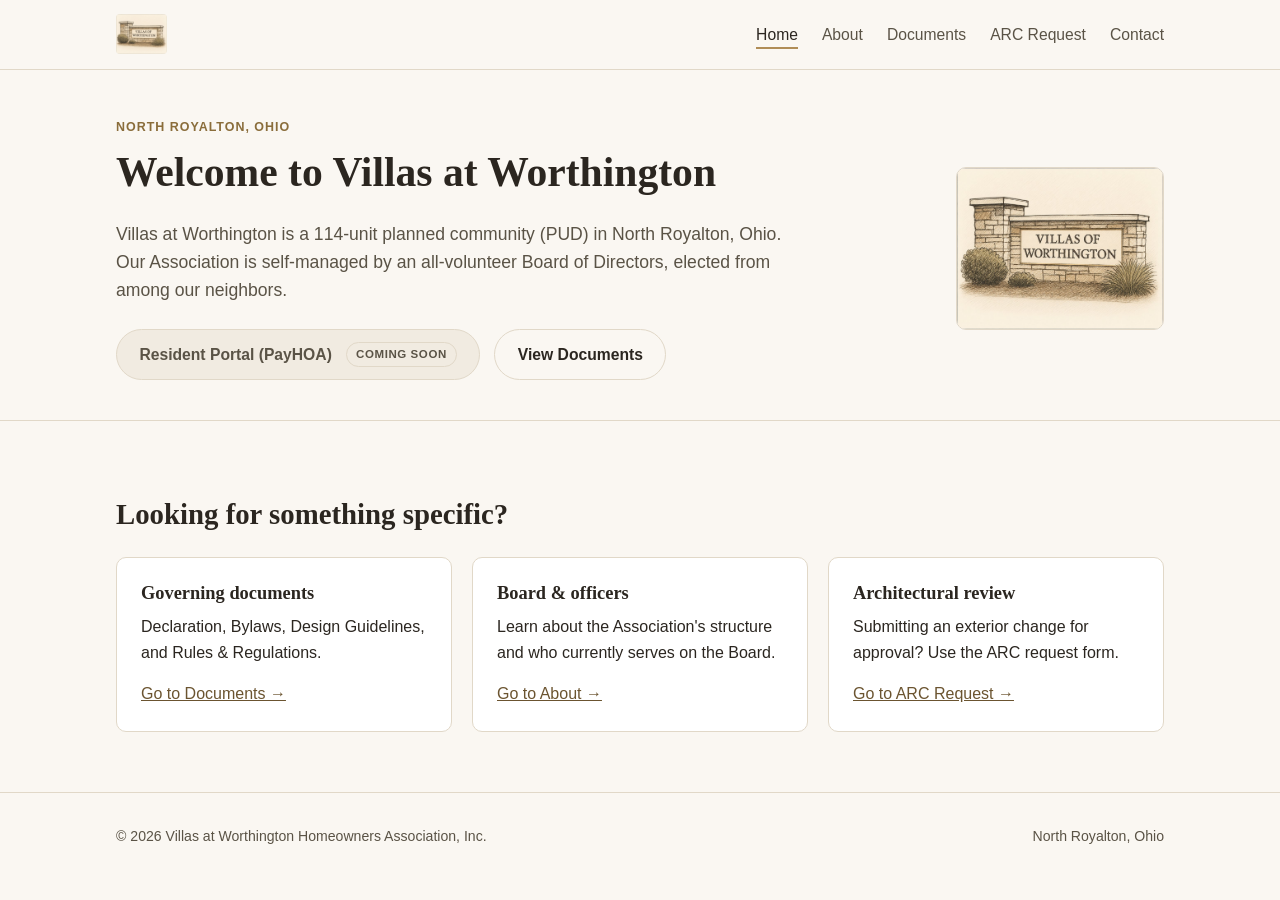
==== index.html @ b2dcfd05 "Polish pass: trim Home page, simplify ARC form, add community maps - Remove the Home page's Neighbor" ====
<!DOCTYPE html>
<html lang="en">
<head>
<meta charset="UTF-8">
<meta name="viewport" content="width=device-width, initial-scale=1">
<title>Villas at Worthington HOA</title>
<meta name="description" content="Official website of the Villas at Worthington Homeowners Association — North Royalton, Ohio.">
<link rel="icon" type="image/png" href="assets/img/favicon.png">
<link rel="stylesheet" href="assets/css/style.css">
</head>
<body>

<header class="site-header">
  <div class="container">
    <a class="site-title" href="index.html">
      <img class="site-logo" src="assets/img/logo-header.jpg" alt="Villas at Worthington">
    </a>
    <button class="nav-toggle" aria-label="Toggle navigation menu" aria-expanded="false">&#9776;</button>
    <nav class="site-nav" aria-label="Primary">
      <ul>
        <li><a href="index.html" aria-current="page">Home</a></li>
        <li><a href="about.html">About</a></li>
        <li><a href="documents.html">Documents</a></li>
        <li><a href="arc-request.html">ARC Request</a></li>
        <li><a href="contact.html">Contact</a></li>
      </ul>
    </nav>
  </div>
</header>

<main>
  <section class="hero">
    <div class="container">
      <div class="hero-copy">
        <div class="eyebrow">North Royalton, Ohio</div>
        <h1>Welcome to Villas at Worthington</h1>
        <p class="lede">
          Villas at Worthington is a 114-unit planned community (PUD) in North
          Royalton, Ohio. Our Association is self-managed by an all-volunteer
          Board of Directors, elected from among our neighbors.
        </p>
        <div class="hero-actions">
          <!-- TODO: replace href="#" with the community's real PayHOA resident
               portal URL once it's confirmed, then remove the "Coming soon"
               badge and btn-disabled class below. -->
          <a class="btn btn-primary btn-disabled" href="#" aria-disabled="true">
            Resident Portal (PayHOA)<span class="badge-pending">Coming soon</span>
          </a>
          <a class="btn btn-secondary" href="documents.html">View Documents</a>
        </div>
      </div>
      <div class="hero-image">
        <img src="assets/img/logo-hero.jpg" alt="Villas at Worthington community sign concept">
      </div>
    </div>
  </section>

  <section class="section">
    <div class="container">
      <h2>Looking for something specific?</h2>
      <div class="card-grid">
        <div class="card">
          <h3>Governing documents</h3>
          <p>Declaration, Bylaws, Design Guidelines, and Rules &amp; Regulations.</p>
          <a href="documents.html">Go to Documents &rarr;</a>
        </div>
        <div class="card">
          <h3>Board &amp; officers</h3>
          <p>Learn about the Association's structure and who currently serves on the Board.</p>
          <a href="about.html">Go to About &rarr;</a>
        </div>
        <div class="card">
          <h3>Architectural review</h3>
          <p>Submitting an exterior change for approval? Use the ARC request form.</p>
          <a href="arc-request.html">Go to ARC Request &rarr;</a>
        </div>
      </div>
    </div>
  </section>
</main>

<footer class="site-footer">
  <div class="container">
    <span>&copy; <span id="year"></span> Villas at Worthington Homeowners Association, Inc.</span>
    <span>North Royalton, Ohio</span>
  </div>
</footer>

<script src="assets/js/nav.js"></script>
<script>document.getElementById("year").textContent = new Date().getFullYear();</script>
</body>
</html>
---- assets/css/style.css ----
/* ==========================================================================
   Villas at Worthington HOA — site styles
   Plain CSS, no framework, no build step.
   ========================================================================== */

:root {
  --ink: #2b2620;
  --ink-soft: #5a5346;
  --paper: #faf7f2;
  --paper-alt: #f1ebe1;
  --line: #e1d8c8;
  --accent: #8a6d3b;
  --accent-dark: #6b5430;
  --accent-line: #b08d57;
  --max-width: 68rem;
  --radius: 10px;
}

* {
  box-sizing: border-box;
}

html {
  -webkit-text-size-adjust: 100%;
}

body {
  margin: 0;
  background: var(--paper);
  color: var(--ink);
  font-family: -apple-system, BlinkMacSystemFont, "Segoe UI", Helvetica, Arial, sans-serif;
  line-height: 1.6;
}

h1, h2, h3 {
  font-family: Georgia, "Times New Roman", serif;
  color: var(--ink);
  line-height: 1.25;
  margin: 0 0 0.5em;
}

h1 { font-size: clamp(1.9rem, 4vw, 2.6rem); }
h2 { font-size: clamp(1.4rem, 3vw, 1.8rem); margin-top: 2rem; }
h3 { font-size: 1.15rem; margin-top: 1.5rem; }

p { margin: 0 0 1rem; }

a {
  color: var(--accent-dark);
}

a:hover,
a:focus {
  color: var(--accent);
}

img {
  max-width: 100%;
  display: block;
}

.container {
  max-width: var(--max-width);
  margin: 0 auto;
  padding: 0 1.25rem;
}

/* ---- Header / nav ------------------------------------------------------ */

.site-header {
  background: var(--paper);
  border-bottom: 1px solid var(--line);
  position: sticky;
  top: 0;
  z-index: 10;
}

.site-header .container {
  display: flex;
  align-items: center;
  justify-content: space-between;
  padding-top: 0.9rem;
  padding-bottom: 0.9rem;
  gap: 1rem;
}

.site-title {
  display: flex;
  align-items: center;
  gap: 0.6rem;
  font-family: Georgia, "Times New Roman", serif;
  font-weight: 700;
  font-size: 1.05rem;
  color: var(--ink);
  text-decoration: none;
  white-space: nowrap;
}

.site-title:hover {
  color: var(--ink);
}

.site-logo {
  height: 40px;
  width: auto;
  border-radius: 4px;
}

.nav-toggle {
  display: none;
  background: none;
  border: 1px solid var(--line);
  border-radius: 6px;
  padding: 0.4rem 0.6rem;
  font-size: 1.1rem;
  line-height: 1;
  cursor: pointer;
  color: var(--ink);
}

.site-nav ul {
  list-style: none;
  display: flex;
  gap: 1.5rem;
  margin: 0;
  padding: 0;
}

.site-nav a {
  text-decoration: none;
  color: var(--ink-soft);
  font-size: 0.98rem;
  padding: 0.25rem 0;
  border-bottom: 2px solid transparent;
}

.site-nav a:hover,
.site-nav a[aria-current="page"] {
  color: var(--ink);
  border-bottom-color: var(--accent-line);
}

@media (max-width: 640px) {
  .nav-toggle {
    display: inline-block;
  }

  .site-nav {
    display: none;
    width: 100%;
  }

  .site-nav.is-open {
    display: block;
  }

  .site-header .container {
    flex-wrap: wrap;
  }

  .site-nav ul {
    flex-direction: column;
    gap: 0;
    border-top: 1px solid var(--line);
    padding-top: 0.5rem;
  }

  .site-nav a {
    display: block;
    padding: 0.6rem 0.1rem;
  }
}

/* ---- Hero / page header -------------------------------------------------- */

.page-header {
  padding: 2.75rem 0 2rem;
}

.hero {
  padding: 3rem 0 2.5rem;
  border-bottom: 1px solid var(--line);
}

.hero .container {
  display: flex;
  align-items: center;
  gap: 2.5rem;
}

.hero-copy {
  flex: 1 1 28rem;
  min-width: 0;
}

.hero-image {
  flex: 0 0 13rem;
  max-width: 13rem;
}

.hero-image img {
  border-radius: var(--radius);
  border: 1px solid var(--line);
}

@media (max-width: 800px) {
  .hero .container {
    flex-direction: column-reverse;
    align-items: center;
  }

  .hero-image {
    max-width: 9.5rem;
  }
}

.hero .eyebrow {
  text-transform: uppercase;
  letter-spacing: 0.08em;
  font-size: 0.78rem;
  color: var(--accent);
  font-weight: 600;
  margin-bottom: 0.6rem;
}

.hero p.lede {
  font-size: 1.1rem;
  color: var(--ink-soft);
  max-width: 42rem;
}

.hero-actions {
  display: flex;
  flex-wrap: wrap;
  gap: 0.9rem;
  margin-top: 1.5rem;
}

/* ---- Buttons ------------------------------------------------------------ */

.btn {
  display: inline-flex;
  align-items: center;
  gap: 0.4rem;
  padding: 0.75rem 1.4rem;
  border-radius: 999px;
  text-decoration: none;
  font-size: 0.98rem;
  font-weight: 600;
  border: 1px solid transparent;
  cursor: pointer;
}

.btn-primary {
  background: var(--accent-dark);
  color: #fff;
}

.btn-primary:hover,
.btn-primary:focus {
  background: var(--accent);
  color: #fff;
}

.btn-secondary {
  background: transparent;
  color: var(--ink);
  border-color: var(--line);
}

.btn-secondary:hover,
.btn-secondary:focus {
  border-color: var(--accent-line);
  color: var(--ink);
}

.btn-disabled {
  background: var(--paper-alt);
  color: var(--ink-soft);
  border-color: var(--line);
  cursor: not-allowed;
  pointer-events: none;
}

.badge-pending {
  display: inline-block;
  font-size: 0.72rem;
  text-transform: uppercase;
  letter-spacing: 0.05em;
  background: var(--paper-alt);
  color: var(--ink-soft);
  border: 1px solid var(--line);
  border-radius: 999px;
  padding: 0.15rem 0.55rem;
  margin-left: 0.5rem;
  vertical-align: middle;
}

/* ---- Sections / cards ---------------------------------------------------- */

.section {
  padding: 2.75rem 0;
}

.section + .section {
  border-top: 1px solid var(--line);
}

.card-grid {
  display: grid;
  gap: 1.25rem;
  grid-template-columns: repeat(auto-fit, minmax(15rem, 1fr));
  margin-top: 1.5rem;
}

.card {
  background: #fff;
  border: 1px solid var(--line);
  border-radius: var(--radius);
  padding: 1.5rem;
}

.card h3 {
  margin-top: 0;
}

/* ---- Officers table ------------------------------------------------------ */

.officers {
  display: grid;
  gap: 1rem;
  grid-template-columns: repeat(auto-fit, minmax(14rem, 1fr));
  margin-top: 1.25rem;
}

.officer-card {
  border: 1px solid var(--line);
  border-radius: var(--radius);
  padding: 1.1rem 1.25rem;
  background: #fff;
}

.officer-role {
  text-transform: uppercase;
  letter-spacing: 0.05em;
  font-size: 0.75rem;
  color: var(--accent);
  font-weight: 700;
  margin-bottom: 0.25rem;
}

.officer-name {
  font-size: 1.05rem;
  font-weight: 600;
}

/* ---- Documents list -------------------------------------------------- */

.doc-list {
  list-style: none;
  margin: 1.5rem 0 0;
  padding: 0;
  border-top: 1px solid var(--line);
}

.doc-item {
  display: flex;
  flex-wrap: wrap;
  align-items: baseline;
  justify-content: space-between;
  gap: 0.5rem 1.5rem;
  padding: 1.15rem 0;
  border-bottom: 1px solid var(--line);
}

.doc-info h3 {
  margin: 0 0 0.2rem;
  font-family: -apple-system, BlinkMacSystemFont, "Segoe UI", Helvetica, Arial, sans-serif;
  font-size: 1.05rem;
  font-weight: 600;
}

.doc-info .doc-note {
  color: var(--ink-soft);
  font-size: 0.88rem;
}

.doc-status-note {
  color: var(--ink-soft);
  font-size: 0.88rem;
  font-style: italic;
}

.doc-list-loading,
.doc-list-error {
  color: var(--ink-soft);
  padding: 1.25rem 0;
}

/* ---- Contact -------------------------------------------------------------- */

.contact-block {
  border: 1px solid var(--line);
  border-radius: var(--radius);
  background: #fff;
  padding: 1.5rem 1.75rem;
  margin-top: 1.25rem;
}

.contact-block + .contact-block {
  margin-top: 1.25rem;
}

.contact-label {
  text-transform: uppercase;
  letter-spacing: 0.05em;
  font-size: 0.75rem;
  color: var(--accent);
  font-weight: 700;
  margin-bottom: 0.35rem;
}

/* ---- Footer ---------------------------------------------------------------- */

.site-footer {
  border-top: 1px solid var(--line);
  padding: 2rem 0;
  margin-top: 1rem;
  color: var(--ink-soft);
  font-size: 0.88rem;
}

.site-footer a {
  color: var(--ink-soft);
}

.site-footer .container {
  display: flex;
  flex-wrap: wrap;
  justify-content: space-between;
  gap: 0.5rem 1.5rem;
}

/* ---- Notice box ------------------------------------------------------- */

.notice-box {
  border: 1px solid var(--line);
  border-left: 4px solid var(--accent-line);
  border-radius: var(--radius);
  background: #fff;
  padding: 1.25rem 1.5rem;
  margin-top: 1.5rem;
  color: var(--ink-soft);
  font-size: 0.95rem;
}

.notice-box p:last-child {
  margin-bottom: 0;
}

/* ---- Forms -------------------------------------------------------------- */

.arc-form {
  margin-top: 2rem;
}

.arc-form fieldset {
  border: 1px solid var(--line);
  border-radius: var(--radius);
  background: #fff;
  padding: 1.5rem 1.75rem 1.75rem;
  margin: 0 0 1.5rem;
}

.arc-form legend {
  font-family: Georgia, "Times New Roman", serif;
  font-size: 1.1rem;
  font-weight: 700;
  color: var(--ink);
  padding: 0 0.4rem;
}

.arc-form .field {
  display: block;
  margin-bottom: 1.1rem;
}

.arc-form .field:last-child {
  margin-bottom: 0;
}

.arc-form label {
  display: block;
}

.arc-form .field-label {
  display: block;
  font-size: 0.88rem;
  font-weight: 600;
  color: var(--ink);
  margin-bottom: 0.35rem;
}

.arc-form .required-mark {
  color: var(--accent);
}

.arc-form .help-text {
  font-size: 0.85rem;
  color: var(--ink-soft);
  margin: 0.25rem 0 0;
}

.arc-form input[type="text"],
.arc-form input[type="tel"],
.arc-form input[type="email"],
.arc-form input[type="date"],
.arc-form select,
.arc-form textarea {
  width: 100%;
  font: inherit;
  font-size: 0.95rem;
  color: var(--ink);
  background: var(--paper);
  border: 1px solid var(--line);
  border-radius: 6px;
  padding: 0.6rem 0.75rem;
}

.arc-form input:focus,
.arc-form select:focus,
.arc-form textarea:focus {
  outline: 2px solid var(--accent-line);
  outline-offset: 1px;
}

.arc-form textarea {
  min-height: 13rem;
  resize: vertical;
}

.arc-form .form-row {
  display: grid;
  gap: 1.1rem;
}

@media (min-width: 560px) {
  .arc-form .form-row.two-col {
    grid-template-columns: 1fr 1fr;
  }
}

.arc-form .checkbox-grid {
  display: grid;
  gap: 0.6rem 1.25rem;
  grid-template-columns: repeat(auto-fit, minmax(13rem, 1fr));
}

.arc-form .checkbox-item {
  display: flex;
  align-items: flex-start;
  gap: 0.55rem;
  font-size: 0.94rem;
}

.arc-form .checkbox-item input[type="checkbox"] {
  margin-top: 0.2rem;
  flex-shrink: 0;
}

.arc-form .checkbox-item.certification {
  font-size: 0.92rem;
  color: var(--ink-soft);
  align-items: flex-start;
  line-height: 1.5;
}

.arc-form .other-request {
  margin-top: 1.1rem;
}

.arc-form .other-request input[type="text"] {
  margin-top: 0.5rem;
}

.arc-form .form-actions {
  text-align: left;
}

.arc-form .form-actions .help-text {
  margin-top: 0.75rem;
  max-width: 34rem;
}

.form-status {
  margin-top: 1rem;
  font-size: 0.9rem;
  color: var(--accent-dark);
}

.form-status[hidden] {
  display: none;
}
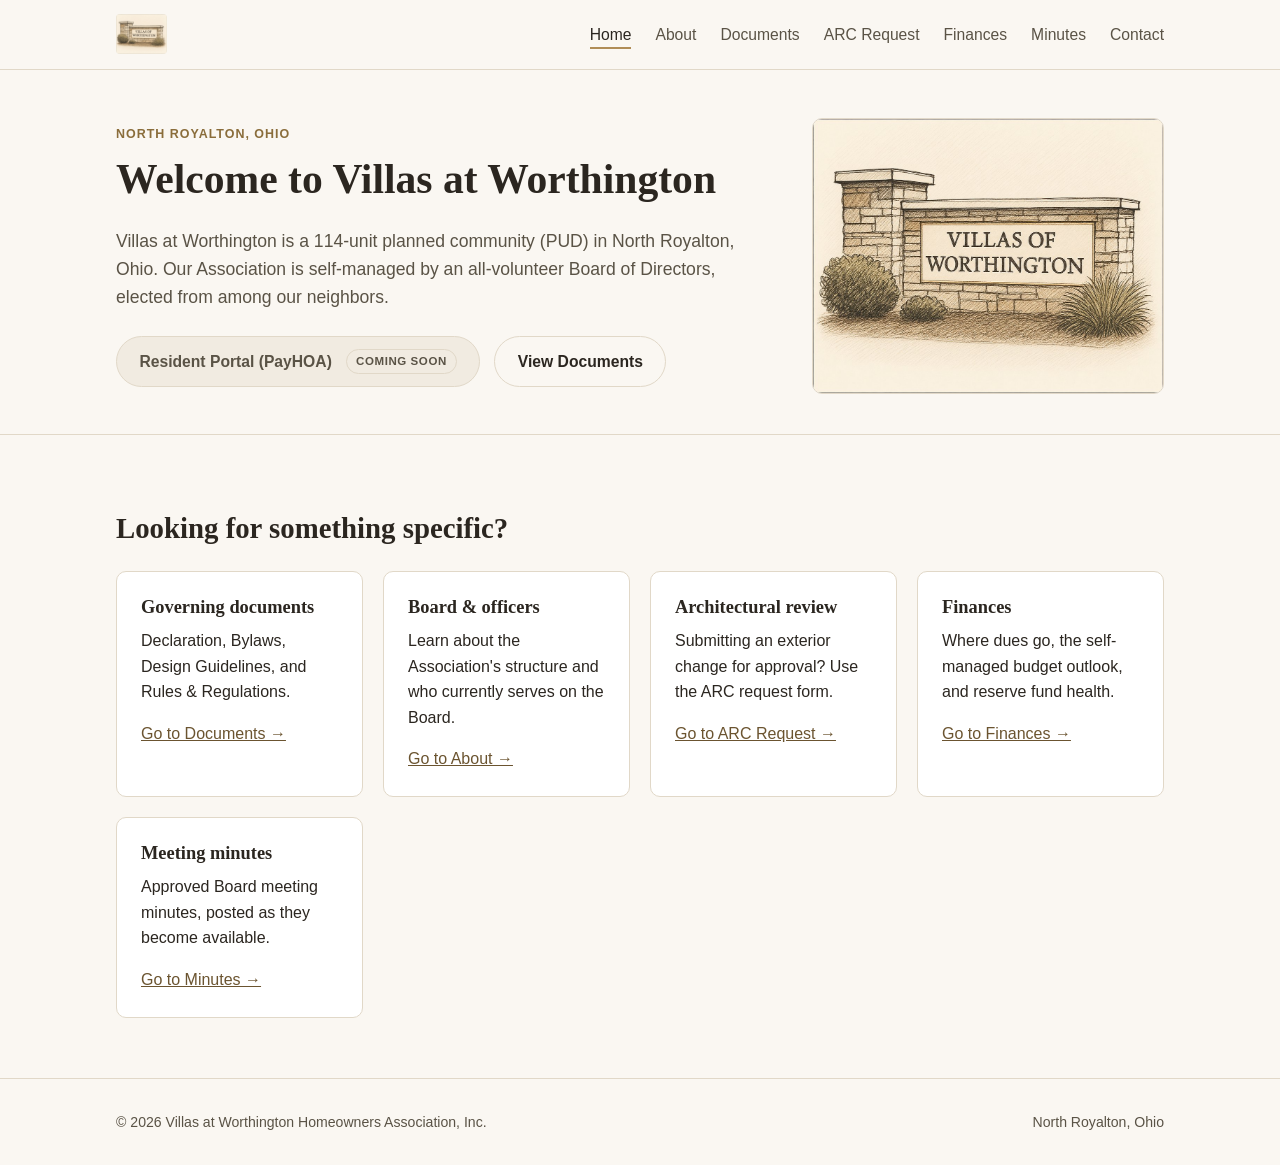
==== commit ab7a607f: "Add Finances and Meeting Minutes pages; fix two mobile layout bugs Layout fixes: - Hero sign image: " ====
--- a/index.html
+++ b/index.html
@@ -22,6 +22,8 @@
         <li><a href="about.html">About</a></li>
         <li><a href="documents.html">Documents</a></li>
         <li><a href="arc-request.html">ARC Request</a></li>
+        <li><a href="finances.html">Finances</a></li>
+        <li><a href="minutes.html">Minutes</a></li>
         <li><a href="contact.html">Contact</a></li>
       </ul>
     </nav>
@@ -74,6 +76,16 @@
           <p>Submitting an exterior change for approval? Use the ARC request form.</p>
           <a href="arc-request.html">Go to ARC Request &rarr;</a>
         </div>
+        <div class="card">
+          <h3>Finances</h3>
+          <p>Where dues go, the self-managed budget outlook, and reserve fund health.</p>
+          <a href="finances.html">Go to Finances &rarr;</a>
+        </div>
+        <div class="card">
+          <h3>Meeting minutes</h3>
+          <p>Approved Board meeting minutes, posted as they become available.</p>
+          <a href="minutes.html">Go to Minutes &rarr;</a>
+        </div>
       </div>
     </div>
   </section>
--- a/assets/css/style.css
+++ b/assets/css/style.css
@@ -194,8 +194,8 @@
 }
 
 .hero-image {
-  flex: 0 0 13rem;
-  max-width: 13rem;
+  flex: 1 1 16rem;
+  max-width: 22rem;
 }
 
 .hero-image img {
@@ -205,12 +205,13 @@
 
 @media (max-width: 800px) {
   .hero .container {
-    flex-direction: column-reverse;
-    align-items: center;
-  }
-
+    flex-direction: column;
+  }
+
+  /* The small header logo is enough on mobile -- this larger image was
+     dominating the screen before any real content showed. */
   .hero-image {
-    max-width: 9.5rem;
+    display: none;
   }
 }
 
@@ -373,6 +374,20 @@
   border-bottom: 1px solid var(--line);
 }
 
+@media (max-width: 560px) {
+  /* Always stack, regardless of how short the title/note happen to be --
+     letting flex-wrap decide made short entries sit side-by-side with the
+     button while longer ones stacked, which read as broken alignment. */
+  .doc-item {
+    flex-direction: column;
+    align-items: stretch;
+  }
+
+  .doc-item .btn {
+    align-self: flex-start;
+  }
+}
+
 .doc-info h3 {
   margin: 0 0 0.2rem;
   font-family: -apple-system, BlinkMacSystemFont, "Segoe UI", Helvetica, Arial, sans-serif;
@@ -395,6 +410,21 @@
 .doc-list-error {
   color: var(--ink-soft);
   padding: 1.25rem 0;
+}
+
+.doc-list-empty {
+  list-style: none;
+  border: 1px dashed var(--line);
+  border-radius: var(--radius);
+  background: var(--paper-alt);
+  color: var(--ink-soft);
+  padding: 1.5rem 1.75rem;
+  margin-top: 1rem;
+  line-height: 1.6;
+}
+
+.doc-list-empty strong {
+  color: var(--ink);
 }
 
 /* ---- Contact -------------------------------------------------------------- */
@@ -601,3 +631,250 @@
 .form-status[hidden] {
   display: none;
 }
+
+/* ---- Finances: stat tiles, KPI rows, charts -----------------------------
+   Categorical series colors are the dataviz skill's validated default
+   palette (8 fixed hue slots, assigned in order, never cycled/recolored
+   per-chart). Kept as its own block since these hexes are pinned by the
+   CVD/contrast validation, not the site's warm theme. */
+
+:root {
+  --series-1: #2a78d6; /* blue */
+  --series-2: #eb6834; /* orange */
+  --series-3: #1baf7a; /* aqua */
+  --series-4: #eda100; /* yellow */
+  --series-5: #e87ba4; /* magenta */
+  --series-6: #008300; /* green */
+  --series-7: #4a3aa7; /* violet */
+  --status-good: #0ca30c;
+}
+
+.finance-disclosure {
+  border: 1px solid var(--line);
+  border-left: 4px solid var(--accent-line);
+  border-radius: var(--radius);
+  background: #fff;
+  padding: 1.25rem 1.5rem;
+  margin-top: 1.5rem;
+  color: var(--ink-soft);
+  font-size: 0.92rem;
+}
+
+.finance-disclosure p:last-child {
+  margin-bottom: 0;
+}
+
+.kpi-row {
+  display: grid;
+  gap: 1rem;
+  grid-template-columns: repeat(auto-fit, minmax(11rem, 1fr));
+  margin-top: 1.5rem;
+}
+
+.stat-tile {
+  border: 1px solid var(--line);
+  border-radius: var(--radius);
+  background: #fff;
+  padding: 1.1rem 1.25rem;
+}
+
+.stat-tile .stat-label {
+  font-size: 0.8rem;
+  color: var(--ink-soft);
+  margin-bottom: 0.3rem;
+}
+
+.stat-tile .stat-value {
+  font-size: 1.6rem;
+  font-weight: 700;
+  color: var(--ink);
+  font-family: -apple-system, BlinkMacSystemFont, "Segoe UI", Helvetica, Arial, sans-serif;
+  line-height: 1.15;
+}
+
+.stat-tile .stat-value.good {
+  color: var(--status-good);
+}
+
+.stat-tile .stat-sub {
+  font-size: 0.82rem;
+  color: var(--ink-soft);
+  margin-top: 0.3rem;
+}
+
+.chart-card {
+  border: 1px solid var(--line);
+  border-radius: var(--radius);
+  background: #fff;
+  padding: 1.5rem 1.75rem;
+  margin-top: 1.75rem;
+}
+
+.chart-card h3 {
+  margin-top: 0;
+}
+
+.chart-caption {
+  font-size: 0.88rem;
+  color: var(--ink-soft);
+  margin-top: -0.4rem;
+  margin-bottom: 1.25rem;
+}
+
+/* Stacked bar (part-to-whole) */
+
+.stacked-bar {
+  display: flex;
+  width: 100%;
+  height: 40px;
+  border-radius: 8px;
+  overflow: hidden;
+  background: var(--paper-alt);
+}
+
+.stacked-bar .bar-segment {
+  height: 100%;
+  border-right: 2px solid #fff;
+  display: flex;
+  align-items: center;
+  justify-content: center;
+  overflow: hidden;
+}
+
+.stacked-bar .bar-segment:last-child {
+  border-right: none;
+}
+
+.stacked-bar .bar-segment .segment-label {
+  color: #fff;
+  font-size: 0.78rem;
+  font-weight: 600;
+  white-space: nowrap;
+  padding: 0 0.4rem;
+}
+
+.chart-legend {
+  list-style: none;
+  margin: 1.25rem 0 0;
+  padding: 0;
+  display: grid;
+  gap: 0.55rem;
+  grid-template-columns: repeat(auto-fit, minmax(15rem, 1fr));
+}
+
+.chart-legend li {
+  display: flex;
+  align-items: baseline;
+  gap: 0.55rem;
+  font-size: 0.9rem;
+}
+
+.chart-legend .swatch {
+  display: inline-block;
+  width: 12px;
+  height: 12px;
+  border-radius: 3px;
+  flex-shrink: 0;
+  transform: translateY(1px);
+}
+
+.chart-legend .legend-label {
+  color: var(--ink);
+  font-weight: 600;
+}
+
+.chart-legend .legend-value {
+  color: var(--ink-soft);
+  font-size: 0.85rem;
+}
+
+/* Line chart */
+
+.line-chart-wrap {
+  width: 100%;
+  overflow-x: auto;
+}
+
+.line-chart-wrap svg {
+  display: block;
+  width: 100%;
+  height: auto;
+}
+
+.line-chart text {
+  font-family: -apple-system, BlinkMacSystemFont, "Segoe UI", Helvetica, Arial, sans-serif;
+  fill: var(--ink-soft);
+}
+
+.line-chart .grid-line {
+  stroke: var(--line);
+  stroke-width: 1;
+}
+
+.line-chart .ref-line {
+  stroke: var(--ink-soft);
+  stroke-width: 1;
+  stroke-dasharray: 4 4;
+}
+
+.line-chart .area-fill {
+  fill: var(--series-1);
+  opacity: 0.1;
+}
+
+.line-chart .trend-line {
+  fill: none;
+  stroke: var(--series-1);
+  stroke-width: 2;
+  stroke-linecap: round;
+  stroke-linejoin: round;
+}
+
+.line-chart .end-dot {
+  fill: var(--series-1);
+  stroke: #fff;
+  stroke-width: 2;
+}
+
+@media (max-width: 560px) {
+  .stacked-bar .bar-segment .segment-label {
+    display: none;
+  }
+}
+
+.chart-table-toggle {
+  margin-top: 1rem;
+}
+
+.chart-table-toggle summary {
+  cursor: pointer;
+  font-size: 0.85rem;
+  color: var(--accent-dark);
+}
+
+.chart-table {
+  width: 100%;
+  border-collapse: collapse;
+  margin-top: 0.75rem;
+  font-size: 0.9rem;
+}
+
+.chart-table th,
+.chart-table td {
+  text-align: left;
+  padding: 0.45rem 0.6rem;
+  border-bottom: 1px solid var(--line);
+}
+
+.chart-table th {
+  color: var(--ink-soft);
+  font-weight: 600;
+  font-size: 0.8rem;
+  text-transform: uppercase;
+  letter-spacing: 0.03em;
+}
+
+.chart-table td:nth-child(2),
+.chart-table td:nth-child(3) {
+  font-variant-numeric: tabular-nums;
+}
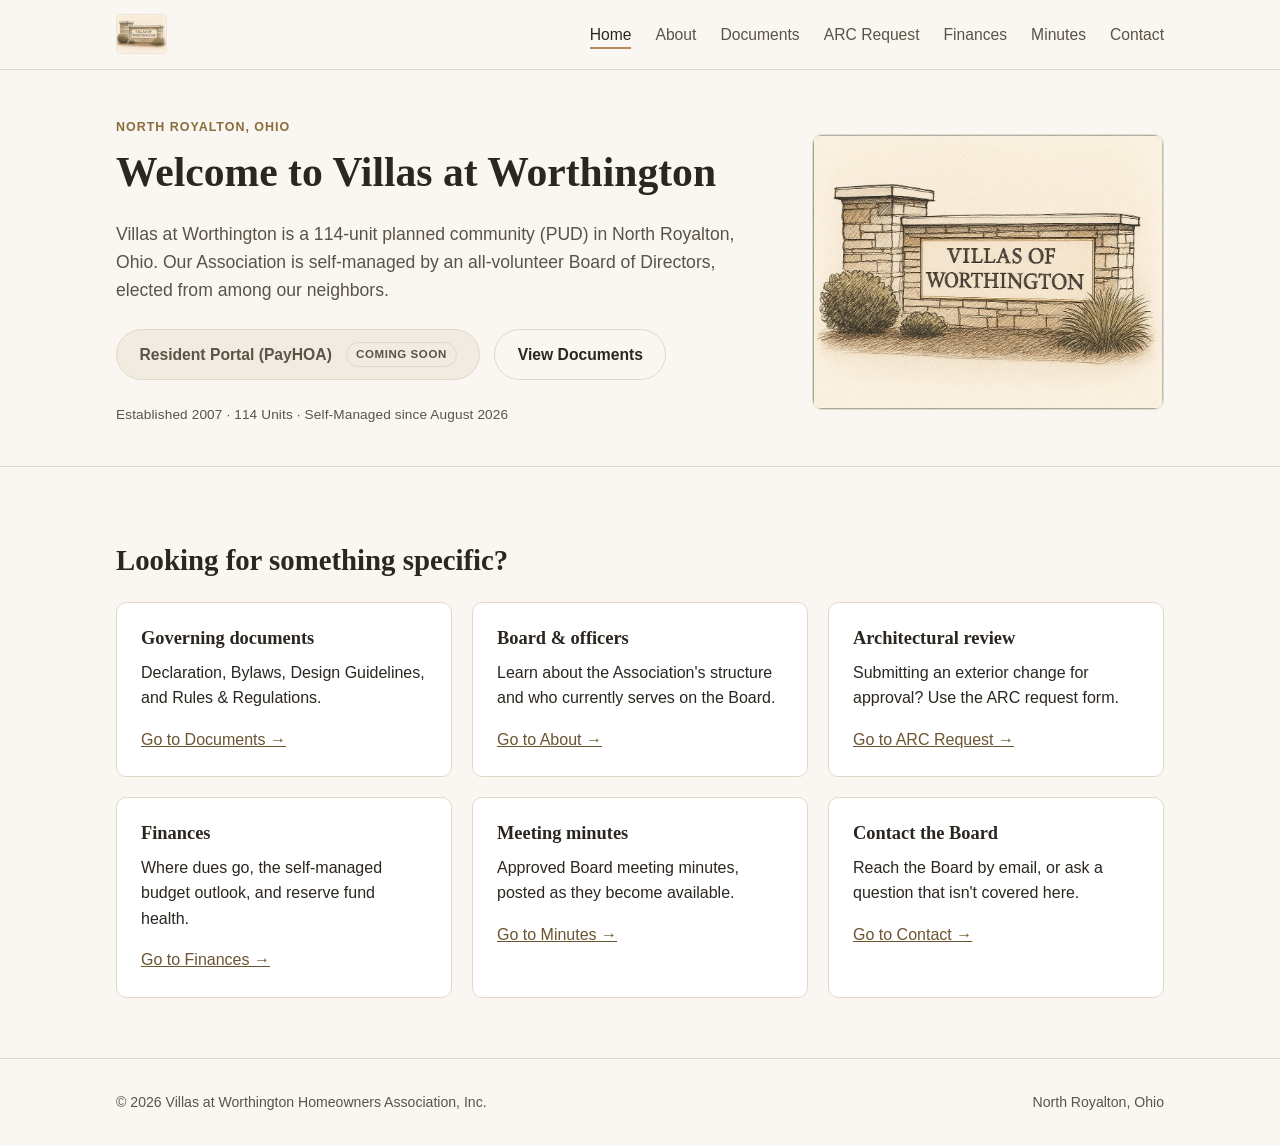
==== commit 648107f2: "Sankey dues chart, layout balance fixes, clearer finance callouts - "Where your HOA dues go" is now " ====
--- a/index.html
+++ b/index.html
@@ -50,6 +50,7 @@
           </a>
           <a class="btn btn-secondary" href="documents.html">View Documents</a>
         </div>
+        <div class="hero-facts">Established 2007 &middot; 114 Units &middot; Self-Managed since August 2026</div>
       </div>
       <div class="hero-image">
         <img src="assets/img/logo-hero.jpg" alt="Villas at Worthington community sign concept">
@@ -86,6 +87,11 @@
           <p>Approved Board meeting minutes, posted as they become available.</p>
           <a href="minutes.html">Go to Minutes &rarr;</a>
         </div>
+        <div class="card">
+          <h3>Contact the Board</h3>
+          <p>Reach the Board by email, or ask a question that isn't covered here.</p>
+          <a href="contact.html">Go to Contact &rarr;</a>
+        </div>
       </div>
     </div>
   </section>
--- a/assets/css/style.css
+++ b/assets/css/style.css
@@ -237,6 +237,13 @@
   margin-top: 1.5rem;
 }
 
+.hero-facts {
+  margin-top: 1.5rem;
+  font-size: 0.85rem;
+  color: var(--ink-soft);
+  letter-spacing: 0.01em;
+}
+
 /* ---- Buttons ------------------------------------------------------------ */
 
 .btn {
@@ -310,8 +317,23 @@
 .card-grid {
   display: grid;
   gap: 1.25rem;
-  grid-template-columns: repeat(auto-fit, minmax(15rem, 1fr));
+  grid-template-columns: 1fr;
   margin-top: 1.5rem;
+}
+
+/* Fixed column counts (rather than auto-fit) so a 6-card grid always ends
+   balanced -- 3+3 or 2+2+2 -- instead of however many 15rem tiles happen
+   to fit the container width (which gave 4-across-then-1-alone). */
+@media (min-width: 560px) {
+  .card-grid {
+    grid-template-columns: repeat(2, 1fr);
+  }
+}
+
+@media (min-width: 860px) {
+  .card-grid {
+    grid-template-columns: repeat(3, 1fr);
+  }
 }
 
 .card {
@@ -366,25 +388,32 @@
 
 .doc-item {
   display: flex;
-  flex-wrap: wrap;
-  align-items: baseline;
+  flex-wrap: nowrap;
+  align-items: flex-start;
   justify-content: space-between;
-  gap: 0.5rem 1.5rem;
+  gap: 1rem;
   padding: 1.15rem 0;
   border-bottom: 1px solid var(--line);
 }
 
-@media (max-width: 560px) {
-  /* Always stack, regardless of how short the title/note happen to be --
-     letting flex-wrap decide made short entries sit side-by-side with the
-     button while longer ones stacked, which read as broken alignment. */
-  .doc-item {
-    flex-direction: column;
-    align-items: stretch;
-  }
-
+.doc-item .doc-info {
+  flex: 1 1 auto;
+  min-width: 0;
+}
+
+.doc-item .btn,
+.doc-item .doc-status-note {
+  flex-shrink: 0;
+  margin-top: 0.1rem;
+}
+
+@media (max-width: 480px) {
+  /* Keep the button pinned to the right at every width (never dropping
+     below the title/note) -- just tighten it so a long title has enough
+     room to wrap beside it instead of forcing an overflow. */
   .doc-item .btn {
-    align-self: flex-start;
+    padding: 0.6rem 1rem;
+    font-size: 0.88rem;
   }
 }
 
@@ -664,6 +693,27 @@
   margin-bottom: 0;
 }
 
+.finance-disclosure.corrections {
+  border-left-color: var(--series-2);
+}
+
+.finance-disclosure ul {
+  margin: 0.75rem 0 0;
+  padding-left: 1.2rem;
+}
+
+.finance-disclosure li {
+  margin-bottom: 0.75rem;
+}
+
+.finance-disclosure li:last-child {
+  margin-bottom: 0;
+}
+
+.finance-disclosure strong {
+  color: var(--ink);
+}
+
 .kpi-row {
   display: grid;
   gap: 1rem;
@@ -788,6 +838,43 @@
   font-size: 0.85rem;
 }
 
+/* Sankey (single-source flow) -- carries no text of its own, so it's
+   safe to let it scale freely to any width, including on mobile. */
+
+.sankey-caption {
+  font-weight: 700;
+  color: var(--ink);
+  margin: 0 0 0.75rem;
+}
+
+.sankey-wrap {
+  max-width: 420px;
+  margin: 0 auto;
+}
+
+.sankey-wrap svg {
+  display: block;
+  width: 100%;
+  height: auto;
+}
+
+.sankey .sankey-ribbon {
+  opacity: 0.55;
+}
+
+.sankey .sankey-ribbon:hover {
+  opacity: 0.8;
+}
+
+.sankey .sankey-source-node {
+  fill: var(--accent-dark);
+}
+
+.sankey .sankey-dest-node {
+  stroke: #fff;
+  stroke-width: 1;
+}
+
 /* Line chart */
 
 .line-chart-wrap {
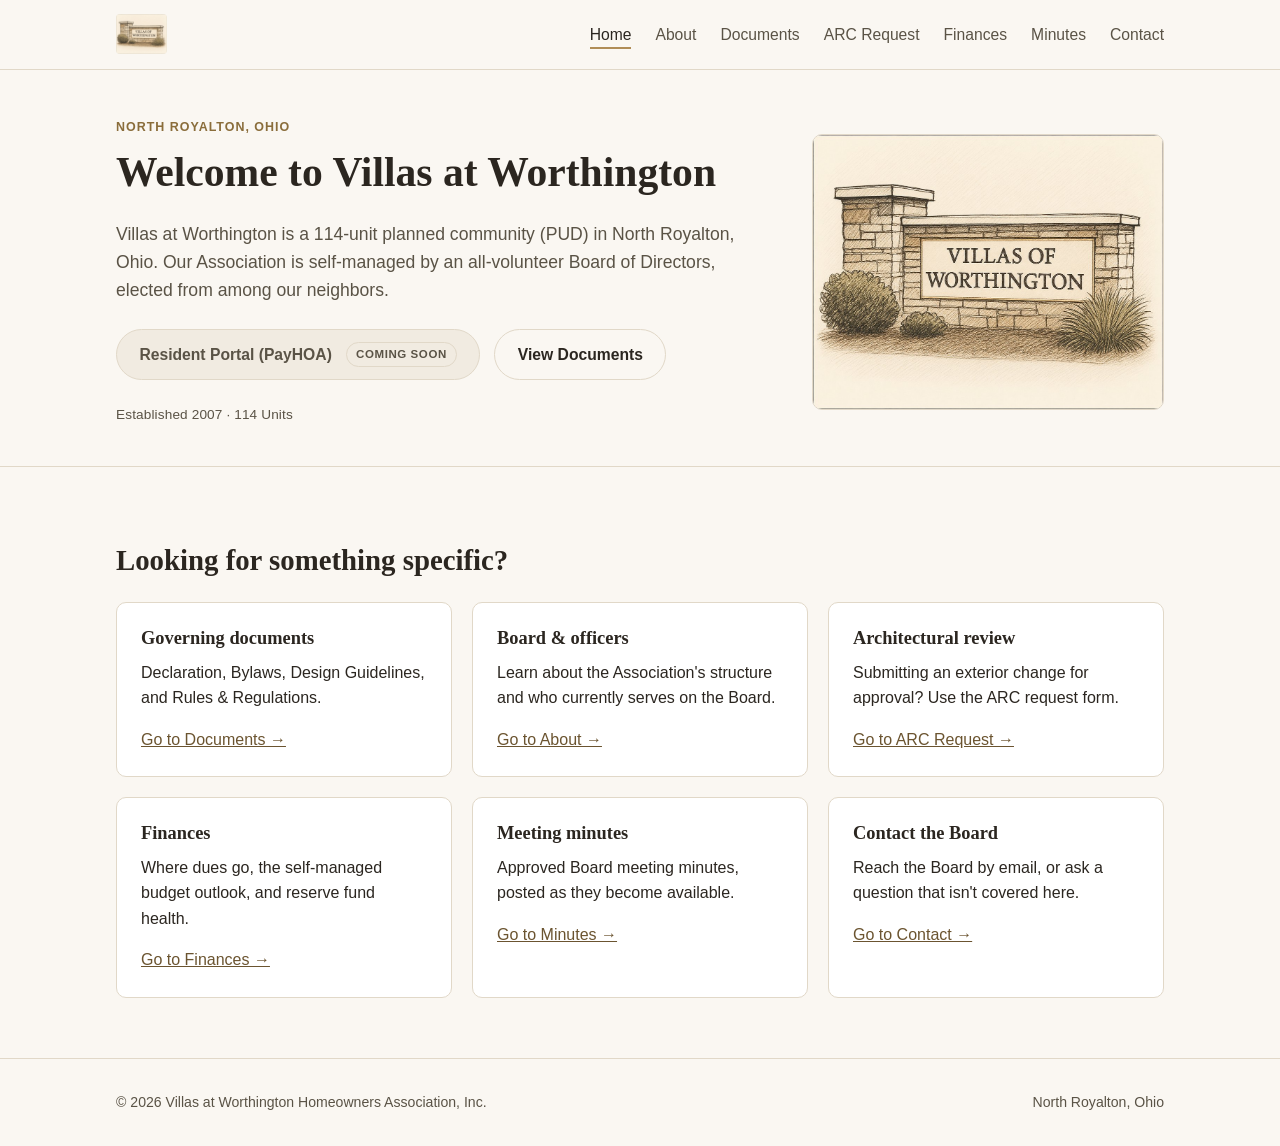
==== commit 328214e8: "Per-homeowner Sankey toggle; de-date the self-managed callouts - Dues Sankey now has an "HOA Total" " ====
--- a/index.html
+++ b/index.html
@@ -50,7 +50,7 @@
           </a>
           <a class="btn btn-secondary" href="documents.html">View Documents</a>
         </div>
-        <div class="hero-facts">Established 2007 &middot; 114 Units &middot; Self-Managed since August 2026</div>
+        <div class="hero-facts">Established 2007 &middot; 114 Units</div>
       </div>
       <div class="hero-image">
         <img src="assets/img/logo-hero.jpg" alt="Villas at Worthington community sign concept">
--- a/assets/css/style.css
+++ b/assets/css/style.css
@@ -838,6 +838,44 @@
   font-size: 0.85rem;
 }
 
+/* Toggle group (e.g. HOA Total vs. Per Homeowner) */
+
+.toggle-group {
+  display: inline-flex;
+  border: 1px solid var(--line);
+  border-radius: 999px;
+  overflow: hidden;
+  margin-bottom: 1.25rem;
+}
+
+.toggle-btn {
+  border: none;
+  background: #fff;
+  padding: 0.5rem 1.1rem;
+  font: inherit;
+  font-size: 0.85rem;
+  font-weight: 600;
+  color: var(--ink-soft);
+  cursor: pointer;
+}
+
+.toggle-btn + .toggle-btn {
+  border-left: 1px solid var(--line);
+}
+
+.toggle-btn:hover {
+  background: var(--paper-alt);
+}
+
+.toggle-btn.is-active {
+  background: var(--accent-dark);
+  color: #fff;
+}
+
+.toggle-btn.is-active:hover {
+  background: var(--accent-dark);
+}
+
 /* Sankey (single-source flow) -- carries no text of its own, so it's
    safe to let it scale freely to any width, including on mobile. */
 
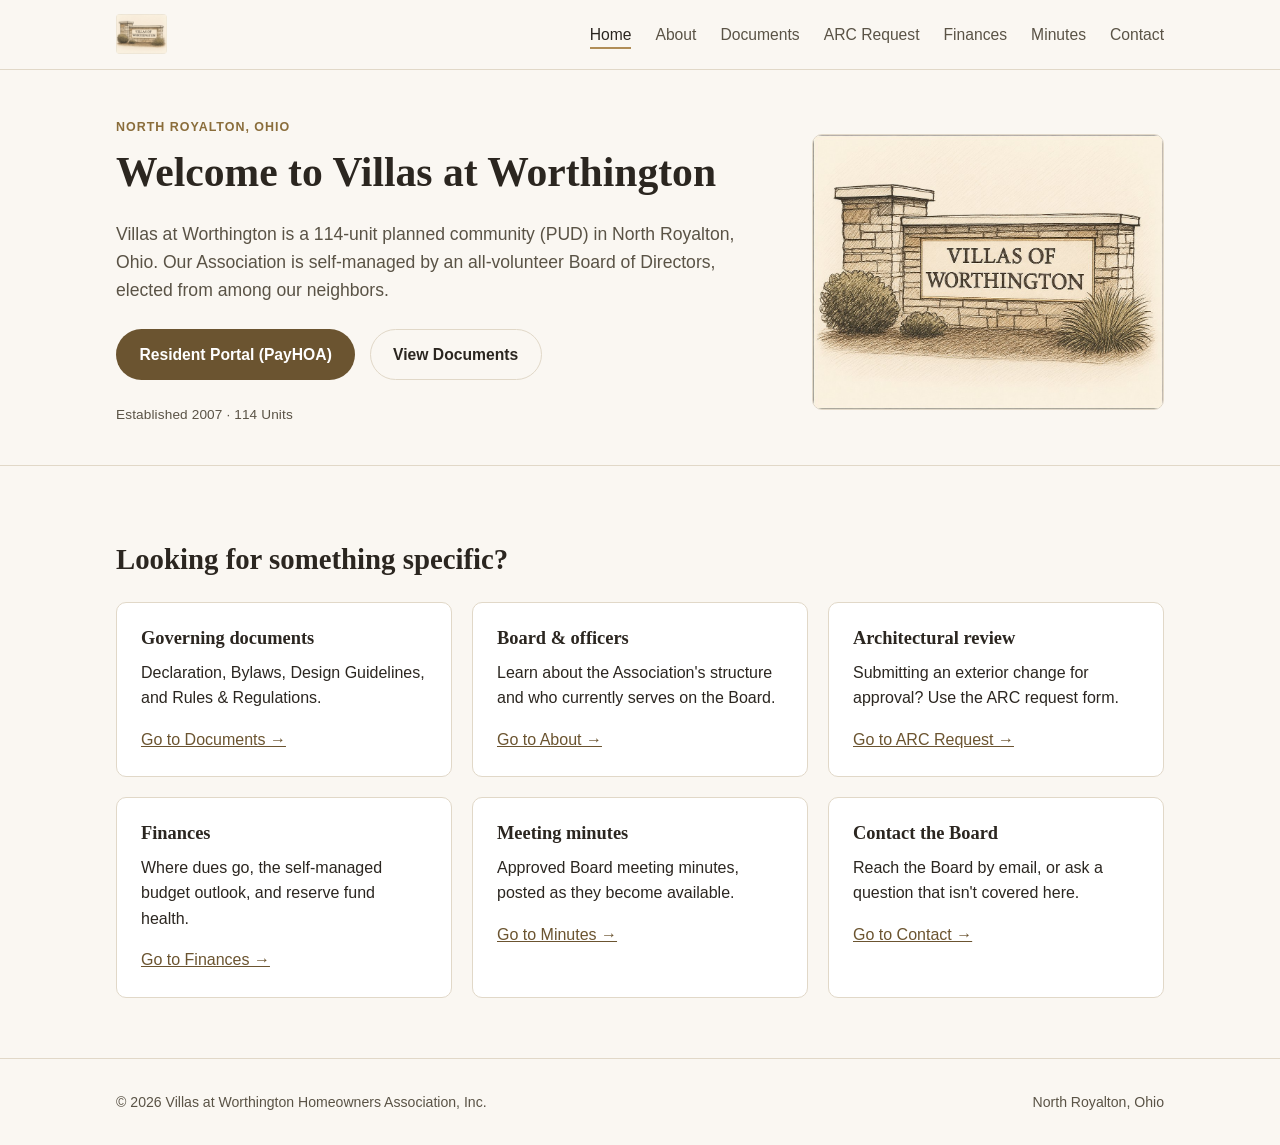
==== commit 97481bc0: "Link the Resident Portal button to the real PayHOA sign-up page Replaces the "Coming soon" placehold" ====
--- a/index.html
+++ b/index.html
@@ -42,11 +42,8 @@
           Board of Directors, elected from among our neighbors.
         </p>
         <div class="hero-actions">
-          <!-- TODO: replace href="#" with the community's real PayHOA resident
-               portal URL once it's confirmed, then remove the "Coming soon"
-               badge and btn-disabled class below. -->
-          <a class="btn btn-primary btn-disabled" href="#" aria-disabled="true">
-            Resident Portal (PayHOA)<span class="badge-pending">Coming soon</span>
+          <a class="btn btn-primary" href="https://app.payhoa.com/sign-up/46786-villas-at-worthington">
+            Resident Portal (PayHOA)
           </a>
           <a class="btn btn-secondary" href="documents.html">View Documents</a>
         </div>
--- a/assets/css/style.css
+++ b/assets/css/style.css
@@ -693,8 +693,19 @@
   margin-bottom: 0;
 }
 
-.finance-disclosure.corrections {
-  border-left-color: var(--series-2);
+.finance-disclosure.quiet {
+  border: none;
+  border-top: 1px solid var(--line);
+  border-radius: 0;
+  background: transparent;
+  padding: 1.25rem 0 0;
+  margin-top: 2.5rem;
+  font-size: 0.82rem;
+}
+
+.finance-disclosure.quiet strong {
+  color: var(--ink-soft);
+  font-weight: 600;
 }
 
 .finance-disclosure ul {
@@ -813,39 +824,46 @@
 }
 
 .chart-legend li {
-  display: flex;
-  align-items: baseline;
-  gap: 0.55rem;
+  display: grid;
+  grid-template-columns: 12px 1fr;
+  column-gap: 0.55rem;
+  row-gap: 0.15rem;
   font-size: 0.9rem;
 }
 
 .chart-legend .swatch {
-  display: inline-block;
+  grid-column: 1;
+  grid-row: 1 / 3;
   width: 12px;
   height: 12px;
   border-radius: 3px;
-  flex-shrink: 0;
-  transform: translateY(1px);
+  margin-top: 0.3rem;
 }
 
 .chart-legend .legend-label {
+  grid-column: 2;
+  grid-row: 1;
   color: var(--ink);
   font-weight: 600;
 }
 
 .chart-legend .legend-value {
+  grid-column: 2;
+  grid-row: 2;
   color: var(--ink-soft);
   font-size: 0.85rem;
+  font-variant-numeric: tabular-nums;
 }
 
 /* Toggle group (e.g. HOA Total vs. Per Homeowner) */
 
 .toggle-group {
-  display: inline-flex;
+  display: flex;
+  width: fit-content;
   border: 1px solid var(--line);
   border-radius: 999px;
   overflow: hidden;
-  margin-bottom: 1.25rem;
+  margin: 0 auto 1.25rem;
 }
 
 .toggle-btn {
@@ -886,8 +904,7 @@
 }
 
 .sankey-wrap {
-  max-width: 420px;
-  margin: 0 auto;
+  width: 100%;
 }
 
 .sankey-wrap svg {
@@ -955,10 +972,61 @@
   stroke-linejoin: round;
 }
 
+.line-chart .trend-line-projected {
+  fill: none;
+  stroke: var(--series-1);
+  stroke-width: 2;
+  stroke-linecap: round;
+  stroke-linejoin: round;
+  stroke-dasharray: 5 5;
+  opacity: 0.55;
+}
+
 .line-chart .end-dot {
   fill: var(--series-1);
   stroke: #fff;
   stroke-width: 2;
+}
+
+/* Year bar chart (e.g. anticipated reserve expenditures) */
+
+.bar-chart-wrap {
+  width: 100%;
+  overflow-x: auto;
+}
+
+.bar-chart-wrap svg {
+  display: block;
+  width: 100%;
+  height: auto;
+}
+
+.year-bar-chart text {
+  font-family: -apple-system, BlinkMacSystemFont, "Segoe UI", Helvetica, Arial, sans-serif;
+  fill: var(--ink-soft);
+}
+
+.year-bar-chart .grid-line {
+  stroke: var(--line);
+  stroke-width: 1;
+}
+
+.year-bar-chart .baseline {
+  stroke: var(--baseline, var(--line));
+  stroke-width: 1;
+}
+
+.year-bar-chart .year-bar {
+  fill: var(--series-1);
+}
+
+.year-bar-chart .year-bar.is-notable {
+  fill: var(--accent-dark);
+}
+
+.year-bar-chart .bar-value-label {
+  fill: var(--ink);
+  font-weight: 700;
 }
 
 @media (max-width: 560px) {
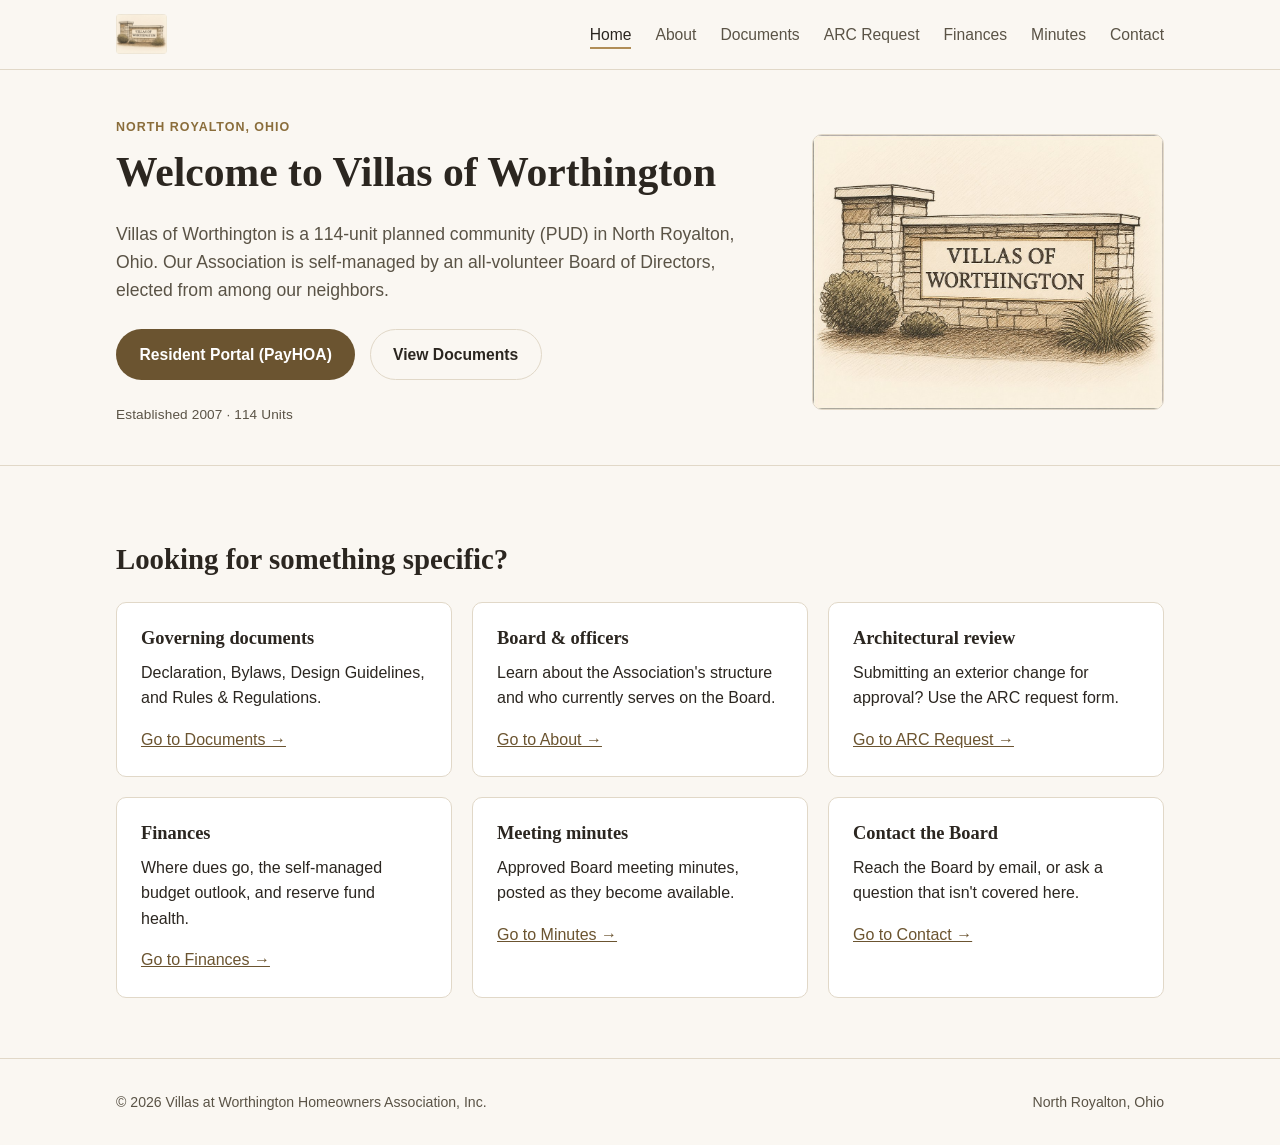
==== commit 24df88a4: "Rebrand site copy to "Villas of Worthington", keep the legal name intact The domain (villasofworthin" ====
--- a/index.html
+++ b/index.html
@@ -3,8 +3,8 @@
 <head>
 <meta charset="UTF-8">
 <meta name="viewport" content="width=device-width, initial-scale=1">
-<title>Villas at Worthington HOA</title>
-<meta name="description" content="Official website of the Villas at Worthington Homeowners Association — North Royalton, Ohio.">
+<title>Villas of Worthington HOA</title>
+<meta name="description" content="Official website of the Villas of Worthington Homeowners Association — North Royalton, Ohio.">
 <link rel="icon" type="image/png" href="assets/img/favicon.png">
 <link rel="stylesheet" href="assets/css/style.css">
 </head>
@@ -13,7 +13,7 @@
 <header class="site-header">
   <div class="container">
     <a class="site-title" href="index.html">
-      <img class="site-logo" src="assets/img/logo-header.jpg" alt="Villas at Worthington">
+      <img class="site-logo" src="assets/img/logo-header.jpg" alt="Villas of Worthington">
     </a>
     <button class="nav-toggle" aria-label="Toggle navigation menu" aria-expanded="false">&#9776;</button>
     <nav class="site-nav" aria-label="Primary">
@@ -35,9 +35,9 @@
     <div class="container">
       <div class="hero-copy">
         <div class="eyebrow">North Royalton, Ohio</div>
-        <h1>Welcome to Villas at Worthington</h1>
+        <h1>Welcome to Villas of Worthington</h1>
         <p class="lede">
-          Villas at Worthington is a 114-unit planned community (PUD) in North
+          Villas of Worthington is a 114-unit planned community (PUD) in North
           Royalton, Ohio. Our Association is self-managed by an all-volunteer
           Board of Directors, elected from among our neighbors.
         </p>
@@ -50,7 +50,7 @@
         <div class="hero-facts">Established 2007 &middot; 114 Units</div>
       </div>
       <div class="hero-image">
-        <img src="assets/img/logo-hero.jpg" alt="Villas at Worthington community sign concept">
+        <img src="assets/img/logo-hero.jpg" alt="Villas of Worthington community sign concept">
       </div>
     </div>
   </section>
--- a/assets/css/style.css
+++ b/assets/css/style.css
@@ -282,28 +282,6 @@
   color: var(--ink);
 }
 
-.btn-disabled {
-  background: var(--paper-alt);
-  color: var(--ink-soft);
-  border-color: var(--line);
-  cursor: not-allowed;
-  pointer-events: none;
-}
-
-.badge-pending {
-  display: inline-block;
-  font-size: 0.72rem;
-  text-transform: uppercase;
-  letter-spacing: 0.05em;
-  background: var(--paper-alt);
-  color: var(--ink-soft);
-  border: 1px solid var(--line);
-  border-radius: 999px;
-  padding: 0.15rem 0.55rem;
-  margin-left: 0.5rem;
-  vertical-align: middle;
-}
-
 /* ---- Sections / cards ---------------------------------------------------- */
 
 .section {
@@ -375,6 +353,12 @@
 .officer-name {
   font-size: 1.05rem;
   font-weight: 600;
+}
+
+.officer-term {
+  font-size: 0.82rem;
+  color: var(--ink-soft);
+  margin-top: 0.3rem;
 }
 
 /* ---- Documents list -------------------------------------------------- */
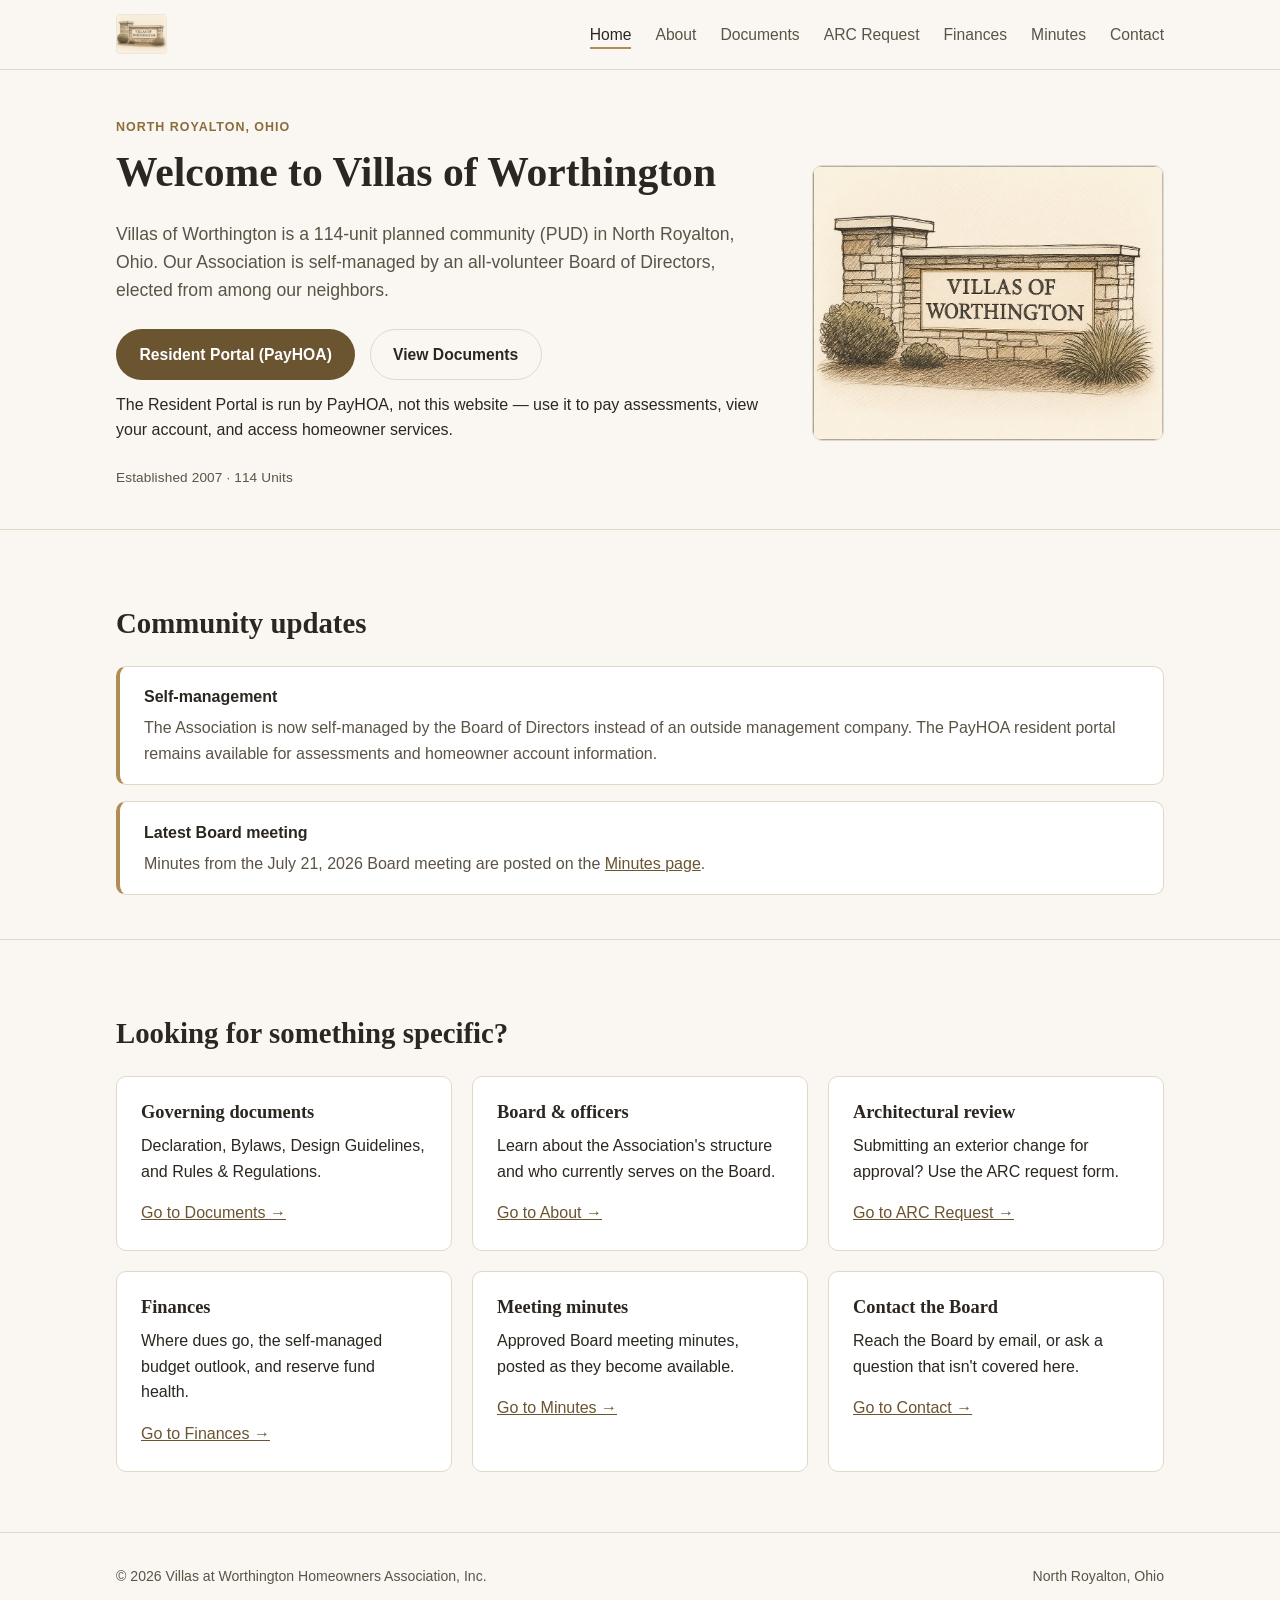
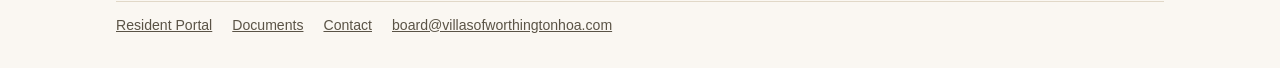
==== commit d5a56712: "Act on board-review feedback: precision, orientation, and structure A board member had the site revi" ====
--- a/index.html
+++ b/index.html
@@ -47,11 +47,40 @@
           </a>
           <a class="btn btn-secondary" href="documents.html">View Documents</a>
         </div>
+        <p class="help-text" style="margin-top: 0.75rem;">
+          The Resident Portal is run by PayHOA, not this website &mdash; use
+          it to pay assessments, view your account, and access homeowner
+          services.
+        </p>
         <div class="hero-facts">Established 2007 &middot; 114 Units</div>
       </div>
       <div class="hero-image">
         <img src="assets/img/logo-hero.jpg" alt="Villas of Worthington community sign concept">
       </div>
+    </div>
+  </section>
+
+  <section class="section">
+    <div class="container">
+      <h2>Community updates</h2>
+      <ul class="updates-list">
+        <li class="update-item">
+          <div class="update-title">Self-management</div>
+          <p>
+            The Association is now self-managed by the Board of Directors
+            instead of an outside management company. The PayHOA resident
+            portal remains available for assessments and homeowner account
+            information.
+          </p>
+        </li>
+        <li class="update-item">
+          <div class="update-title">Latest Board meeting</div>
+          <p>
+            Minutes from the July 21, 2026 Board meeting are posted on the
+            <a href="minutes.html">Minutes page</a>.
+          </p>
+        </li>
+      </ul>
     </div>
   </section>
 
@@ -96,8 +125,16 @@
 
 <footer class="site-footer">
   <div class="container">
-    <span>&copy; <span id="year"></span> Villas at Worthington Homeowners Association, Inc.</span>
-    <span>North Royalton, Ohio</span>
+    <div class="footer-row">
+      <span>&copy; <span id="year"></span> Villas at Worthington Homeowners Association, Inc.</span>
+      <span>North Royalton, Ohio</span>
+    </div>
+    <nav class="footer-links" aria-label="Footer">
+      <a href="https://app.payhoa.com/sign-up/46786-villas-at-worthington">Resident Portal</a>
+      <a href="documents.html">Documents</a>
+      <a href="contact.html">Contact</a>
+      <a href="mailto:board@villasofworthingtonhoa.com">board@villasofworthingtonhoa.com</a>
+    </nav>
   </div>
 </footer>
 
--- a/assets/css/style.css
+++ b/assets/css/style.css
@@ -325,6 +325,35 @@
   margin-top: 0;
 }
 
+/* ---- Community updates (homepage) ----------------------------------- */
+
+.updates-list {
+  list-style: none;
+  margin: 1.5rem 0 0;
+  padding: 0;
+  display: grid;
+  gap: 1rem;
+}
+
+.update-item {
+  background: #fff;
+  border: 1px solid var(--line);
+  border-left: 4px solid var(--accent-line);
+  border-radius: var(--radius);
+  padding: 1.1rem 1.5rem;
+}
+
+.update-title {
+  font-weight: 700;
+  color: var(--ink);
+  margin-bottom: 0.35rem;
+}
+
+.update-item p {
+  margin: 0;
+  color: var(--ink-soft);
+}
+
 /* ---- Officers table ------------------------------------------------------ */
 
 .officers {
@@ -440,6 +469,21 @@
   color: var(--ink);
 }
 
+.doc-category-heading {
+  padding: 1.75rem 0 0.5rem;
+}
+
+.doc-category-heading:first-child {
+  padding-top: 0.25rem;
+}
+
+.doc-category-heading h2 {
+  margin: 0;
+  font-family: Georgia, "Times New Roman", serif;
+  font-size: 1.2rem;
+  color: var(--accent-dark);
+}
+
 /* ---- Contact -------------------------------------------------------------- */
 
 .contact-block {
@@ -479,9 +523,23 @@
 
 .site-footer .container {
   display: flex;
+  flex-direction: column;
+  gap: 0.85rem;
+}
+
+.footer-row {
+  display: flex;
   flex-wrap: wrap;
   justify-content: space-between;
   gap: 0.5rem 1.5rem;
+}
+
+.footer-links {
+  display: flex;
+  flex-wrap: wrap;
+  gap: 0.5rem 1.25rem;
+  padding-top: 0.75rem;
+  border-top: 1px solid var(--line);
 }
 
 /* ---- Notice box ------------------------------------------------------- */
@@ -539,7 +597,7 @@
 .arc-form .field-label {
   display: block;
   font-size: 0.88rem;
-  font-weight: 600;
+  font-weight: 700;
   color: var(--ink);
   margin-bottom: 0.35rem;
 }
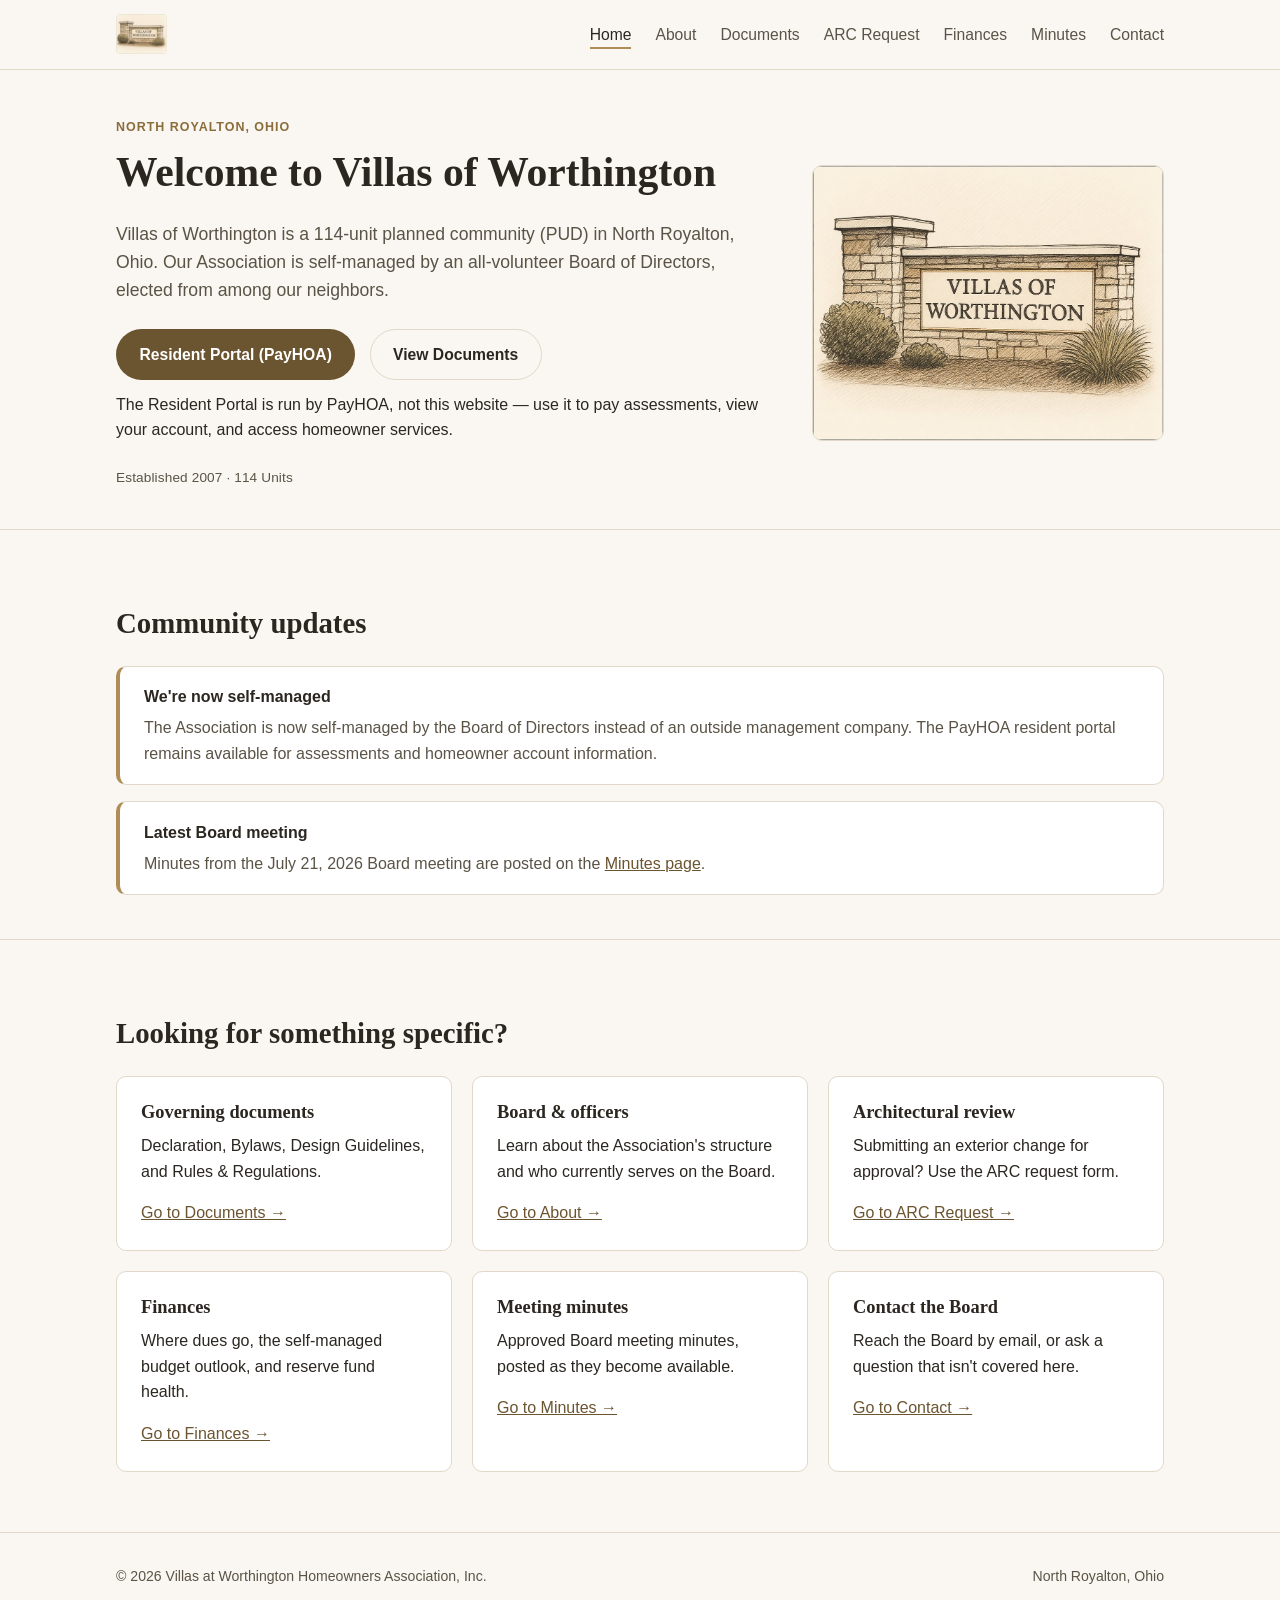
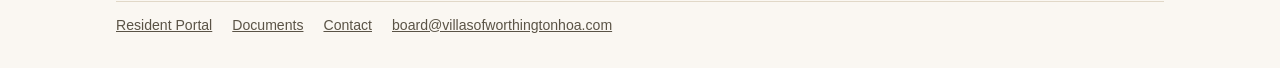
==== commit fe972140: "Chart labels, mobile tables, softer wording, and site-wide em-dash cleanup Chart labels and layout (" ====
--- a/index.html
+++ b/index.html
@@ -4,7 +4,7 @@
 <meta charset="UTF-8">
 <meta name="viewport" content="width=device-width, initial-scale=1">
 <title>Villas of Worthington HOA</title>
-<meta name="description" content="Official website of the Villas of Worthington Homeowners Association — North Royalton, Ohio.">
+<meta name="description" content="Official website of the Villas of Worthington Homeowners Association, North Royalton, Ohio.">
 <link rel="icon" type="image/png" href="assets/img/favicon.png">
 <link rel="stylesheet" href="assets/css/style.css">
 </head>
@@ -65,7 +65,7 @@
       <h2>Community updates</h2>
       <ul class="updates-list">
         <li class="update-item">
-          <div class="update-title">Self-management</div>
+          <div class="update-title">We're now self-managed</div>
           <p>
             The Association is now self-managed by the Board of Directors
             instead of an outside management company. The PayHOA resident
--- a/assets/css/style.css
+++ b/assets/css/style.css
@@ -390,6 +390,89 @@
   margin-top: 0.3rem;
 }
 
+/* ---- Document search --------------------------------------------------- */
+
+.search-box {
+  margin-top: 1.5rem;
+}
+
+.search-label {
+  display: block;
+  font-weight: 700;
+  font-size: 0.9rem;
+  color: var(--ink);
+  margin-bottom: 0.5rem;
+}
+
+#doc-search-input {
+  width: 100%;
+  font: inherit;
+  font-size: 1rem;
+  padding: 0.75rem 1rem;
+  border: 1px solid var(--line);
+  border-radius: var(--radius);
+  background: #fff;
+  color: var(--ink);
+  box-sizing: border-box;
+}
+
+#doc-search-input:focus {
+  outline: none;
+  border-color: var(--accent-line);
+  box-shadow: 0 0 0 3px rgba(176, 141, 87, 0.2);
+}
+
+.search-results {
+  list-style: none;
+  margin: 1.5rem 0 0;
+  padding: 0;
+}
+
+.search-results:not([hidden]) {
+  border-top: 1px solid var(--line);
+}
+
+.search-result {
+  padding: 1.1rem 0;
+  border-bottom: 1px solid var(--line);
+}
+
+.search-result-doc {
+  text-transform: uppercase;
+  letter-spacing: 0.05em;
+  font-size: 0.72rem;
+  font-weight: 700;
+  color: var(--accent);
+  margin-bottom: 0.2rem;
+}
+
+.search-result-heading {
+  font-weight: 600;
+  color: var(--ink);
+  margin-bottom: 0.3rem;
+}
+
+.search-result-snippet {
+  font-size: 0.9rem;
+  color: var(--ink-soft);
+  margin: 0 0 0.5rem;
+  line-height: 1.5;
+}
+
+.search-result-snippet mark {
+  background: var(--accent-line);
+  color: var(--ink);
+  padding: 0 0.15em;
+  border-radius: 2px;
+}
+
+.search-result-link {
+  font-size: 0.85rem;
+  font-weight: 600;
+  color: var(--accent-dark);
+  white-space: nowrap;
+}
+
 /* ---- Documents list -------------------------------------------------- */
 
 .doc-list {
@@ -505,6 +588,39 @@
   color: var(--accent);
   font-weight: 700;
   margin-bottom: 0.35rem;
+}
+
+.routing-list {
+  list-style: none;
+  margin: 0.5rem 0 0;
+  padding: 0;
+  display: grid;
+  gap: 0.65rem;
+}
+
+.routing-list li {
+  display: flex;
+  justify-content: space-between;
+  align-items: baseline;
+  gap: 0.5rem 1rem;
+  flex-wrap: wrap;
+  padding-bottom: 0.65rem;
+  border-bottom: 1px solid var(--line);
+}
+
+.routing-list li:last-child {
+  border-bottom: none;
+  padding-bottom: 0;
+}
+
+.routing-need {
+  color: var(--ink);
+}
+
+.routing-answer {
+  color: var(--accent-dark);
+  font-weight: 600;
+  white-space: nowrap;
 }
 
 /* ---- Footer ---------------------------------------------------------------- */
@@ -1087,11 +1203,28 @@
   color: var(--accent-dark);
 }
 
+.chart-table-scroll {
+  overflow-x: auto;
+  -webkit-overflow-scrolling: touch;
+  margin-top: 0.75rem;
+}
+
 .chart-table {
   width: 100%;
   border-collapse: collapse;
-  margin-top: 0.75rem;
   font-size: 0.9rem;
+}
+
+@media (max-width: 600px) {
+  .chart-table {
+    font-size: 0.82rem;
+  }
+
+  .chart-table th,
+  .chart-table td {
+    padding: 0.4rem 0.5rem;
+    white-space: nowrap;
+  }
 }
 
 .chart-table th,
